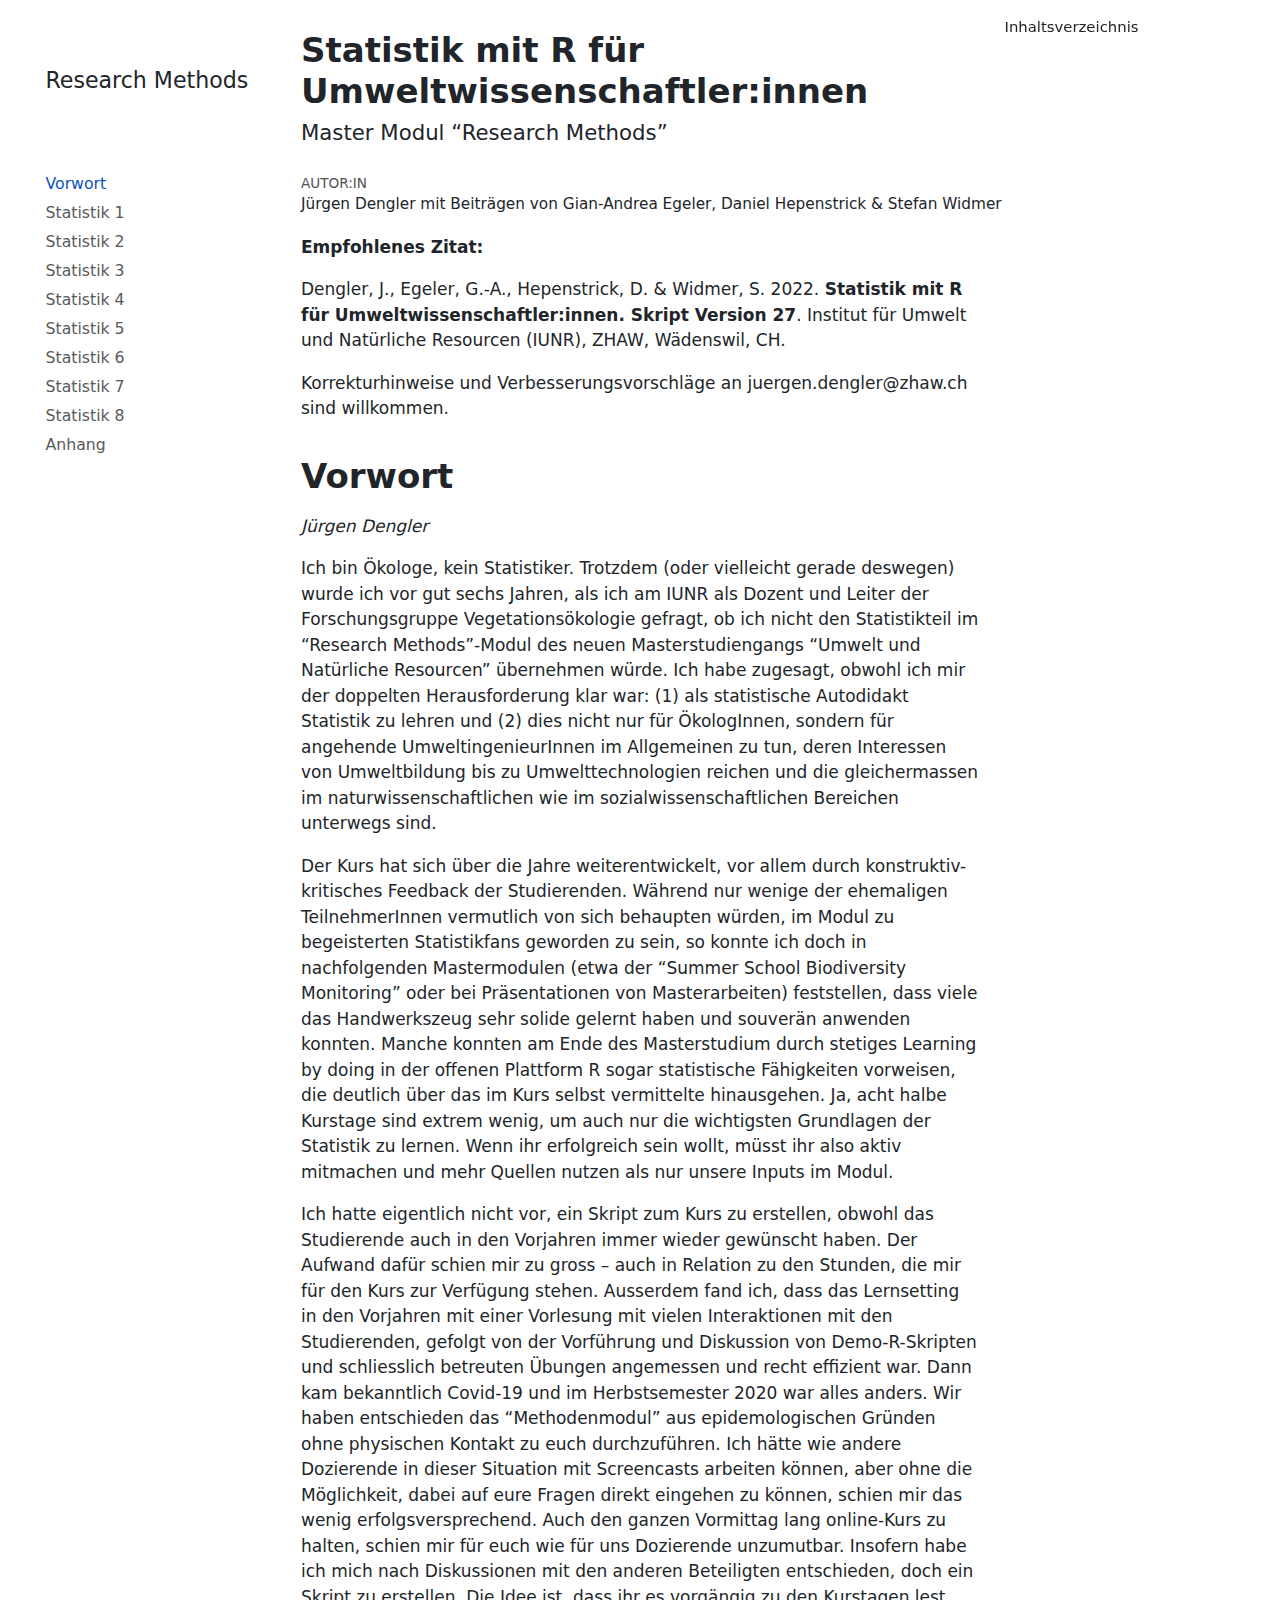
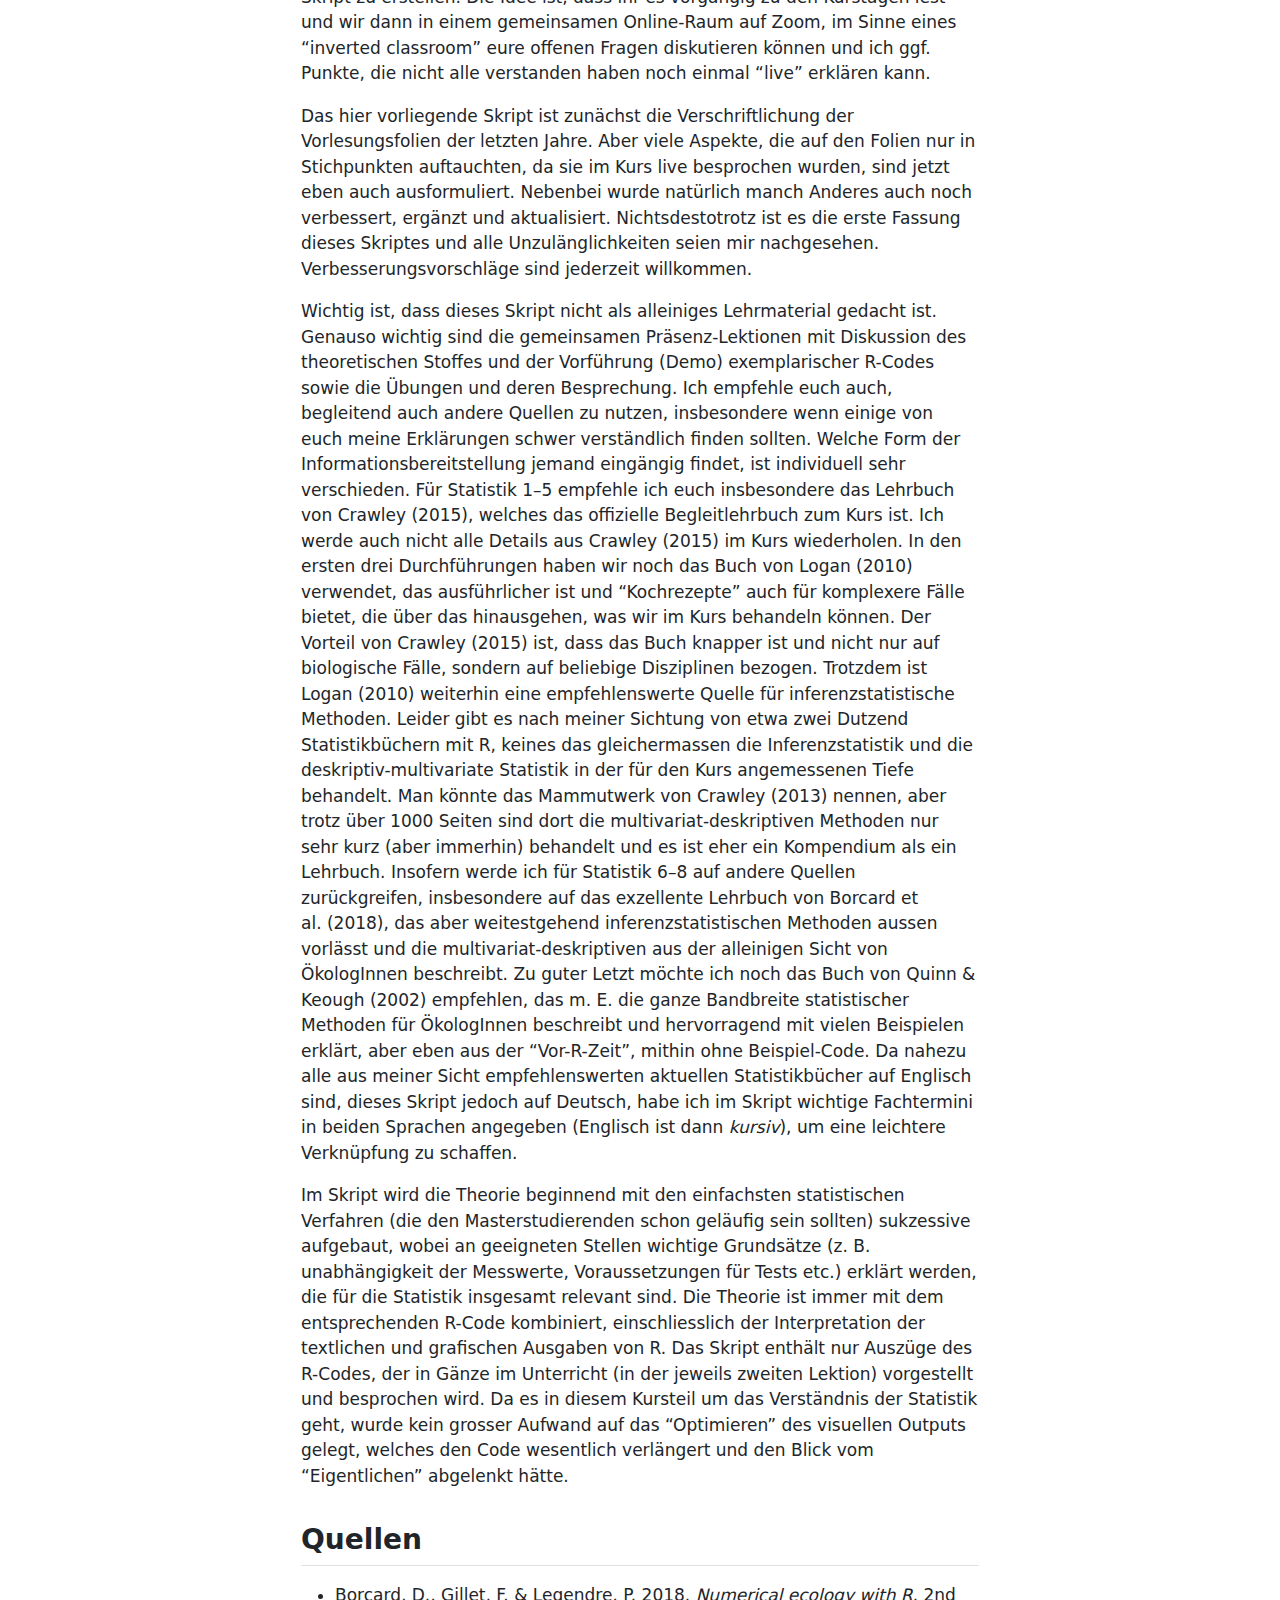
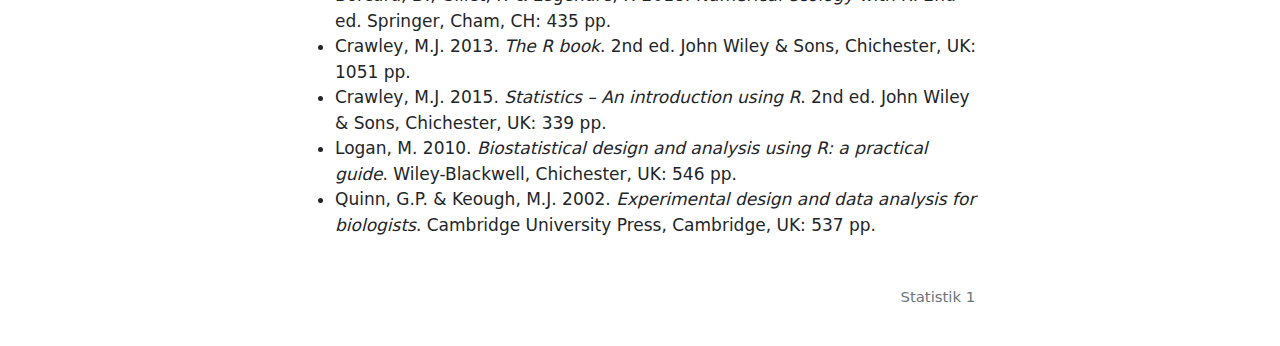
==== index.html @ 4bdfd428 "Built site for gh-pages" ====
<!DOCTYPE html>
<html xmlns="http://www.w3.org/1999/xhtml" lang="de" xml:lang="de"><head>

<meta charset="utf-8">
<meta name="generator" content="quarto-1.4.513">

<meta name="viewport" content="width=device-width, initial-scale=1.0, user-scalable=yes">

<meta name="author" content="Jürgen Dengler mit Beiträgen von Gian-Andrea Egeler, Daniel Hepenstrick &amp; Stefan Widmer">

<title>Statistik mit R für Umweltwissenschaftler:innen</title>
<style>
code{white-space: pre-wrap;}
span.smallcaps{font-variant: small-caps;}
div.columns{display: flex; gap: min(4vw, 1.5em);}
div.column{flex: auto; overflow-x: auto;}
div.hanging-indent{margin-left: 1.5em; text-indent: -1.5em;}
ul.task-list{list-style: none;}
ul.task-list li input[type="checkbox"] {
  width: 0.8em;
  margin: 0 0.8em 0.2em -1em; /* quarto-specific, see https://github.com/quarto-dev/quarto-cli/issues/4556 */ 
  vertical-align: middle;
}
</style>


<script src="site_libs/quarto-nav/quarto-nav.js"></script>
<script src="site_libs/quarto-nav/headroom.min.js"></script>
<script src="site_libs/clipboard/clipboard.min.js"></script>
<script src="site_libs/quarto-search/autocomplete.umd.js"></script>
<script src="site_libs/quarto-search/fuse.min.js"></script>
<script src="site_libs/quarto-search/quarto-search.js"></script>
<meta name="quarto:offset" content="./">
<link href="./Statistik_1.html" rel="next">
<script src="site_libs/quarto-html/quarto.js"></script>
<script src="site_libs/quarto-html/popper.min.js"></script>
<script src="site_libs/quarto-html/tippy.umd.min.js"></script>
<script src="site_libs/quarto-html/anchor.min.js"></script>
<link href="site_libs/quarto-html/tippy.css" rel="stylesheet">
<link href="site_libs/quarto-html/quarto-syntax-highlighting.css" rel="stylesheet" id="quarto-text-highlighting-styles">
<script src="site_libs/bootstrap/bootstrap.min.js"></script>
<link href="site_libs/bootstrap/bootstrap-icons.css" rel="stylesheet">
<link href="site_libs/bootstrap/bootstrap.min.css" rel="stylesheet" id="quarto-bootstrap" data-mode="light">
<script id="quarto-search-options" type="application/json">{
  "location": "sidebar",
  "copy-button": false,
  "collapse-after": 3,
  "panel-placement": "start",
  "type": "textbox",
  "limit": 50,
  "keyboard-shortcut": [
    "f",
    "/",
    "s"
  ],
  "show-item-context": false,
  "language": {
    "search-no-results-text": "Keine Treffer",
    "search-matching-documents-text": "Treffer",
    "search-copy-link-title": "Link in die Suche kopieren",
    "search-hide-matches-text": "Zusätzliche Treffer verbergen",
    "search-more-match-text": "weitere Treffer in diesem Dokument",
    "search-more-matches-text": "weitere Treffer in diesem Dokument",
    "search-clear-button-title": "Zurücksetzen",
    "search-detached-cancel-button-title": "Abbrechen",
    "search-submit-button-title": "Abschicken",
    "search-label": "Suchen"
  }
}</script>


<link rel="stylesheet" href="custom_styles/html/style.css">
</head>

<body class="nav-sidebar floating">

<div id="quarto-search-results"></div>
  <header id="quarto-header" class="headroom fixed-top">
  <nav class="quarto-secondary-nav">
    <div class="container-fluid d-flex">
      <button type="button" class="quarto-btn-toggle btn" data-bs-toggle="collapse" data-bs-target=".quarto-sidebar-collapse-item" aria-controls="quarto-sidebar" aria-expanded="false" aria-label="Seitenleiste umschalten" onclick="if (window.quartoToggleHeadroom) { window.quartoToggleHeadroom(); }">
        <i class="bi bi-layout-text-sidebar-reverse"></i>
      </button>
        <nav class="quarto-page-breadcrumbs" aria-label="breadcrumb"><ol class="breadcrumb"><li class="breadcrumb-item"><a href="./index.html">Vorwort</a></li></ol></nav>
        <a class="flex-grow-1" role="button" data-bs-toggle="collapse" data-bs-target=".quarto-sidebar-collapse-item" aria-controls="quarto-sidebar" aria-expanded="false" aria-label="Seitenleiste umschalten" onclick="if (window.quartoToggleHeadroom) { window.quartoToggleHeadroom(); }">      
        </a>
      <button type="button" class="btn quarto-search-button" aria-label="" onclick="window.quartoOpenSearch();">
        <i class="bi bi-search"></i>
      </button>
    </div>
  </nav>
</header>
<!-- content -->
<div id="quarto-content" class="quarto-container page-columns page-rows-contents page-layout-article">
<!-- sidebar -->
  <nav id="quarto-sidebar" class="sidebar collapse collapse-horizontal quarto-sidebar-collapse-item sidebar-navigation floating overflow-auto">
    <div class="pt-lg-2 mt-2 text-left sidebar-header sidebar-header-stacked">
      <a href="./index.html" class="sidebar-logo-link">
      <img src="./images/zhaw/zhaw_lsfm_iunr_schwarz.jpg" alt="" class="sidebar-logo py-0 d-lg-inline d-none">
      </a>
    <div class="sidebar-title mb-0 py-0">
      <a href="./">Research Methods</a> 
        <div class="sidebar-tools-main">
    <a href="https://github.com/ResearchMethods-ZHAW/Statistik" title="Source Code" class="quarto-navigation-tool px-1" aria-label="Source Code"><i class="bi bi-github"></i></a>
    <div class="dropdown">
      <a href="" title="Download" id="quarto-navigation-tool-dropdown-0" class="quarto-navigation-tool dropdown-toggle px-1" data-bs-toggle="dropdown" aria-expanded="false" aria-label="Download"><i class="bi bi-download"></i></a>
      <ul class="dropdown-menu" aria-labelledby="quarto-navigation-tool-dropdown-0">
          <li>
            <a class="dropdown-item sidebar-tools-main-item" href="./Statistik_Script.pdf">
              <i class="bi bi-bi-file-pdf pe-1"></i>
            Download PDF
            </a>
          </li>
          <li>
            <a class="dropdown-item sidebar-tools-main-item" href="./Statistik_Script.docx">
              <i class="bi bi-bi-file-word pe-1"></i>
            Download Docx
            </a>
          </li>
      </ul>
    </div>
</div>
    </div>
      </div>
        <div class="mt-2 flex-shrink-0 align-items-center">
        <div class="sidebar-search">
        <div id="quarto-search" class="" title="Suchen"></div>
        </div>
        </div>
    <div class="sidebar-menu-container"> 
    <ul class="list-unstyled mt-1">
        <li class="sidebar-item">
  <div class="sidebar-item-container"> 
  <a href="./index.html" class="sidebar-item-text sidebar-link active">
 <span class="menu-text">Vorwort</span></a>
  </div>
</li>
        <li class="sidebar-item">
  <div class="sidebar-item-container"> 
  <a href="./Statistik_1.html" class="sidebar-item-text sidebar-link"><span class="chapter-title">Statistik 1</span></a>
  </div>
</li>
        <li class="sidebar-item">
  <div class="sidebar-item-container"> 
  <a href="./Statistik_2.html" class="sidebar-item-text sidebar-link"><span class="chapter-title">Statistik 2</span></a>
  </div>
</li>
        <li class="sidebar-item">
  <div class="sidebar-item-container"> 
  <a href="./Statistik_3.html" class="sidebar-item-text sidebar-link"><span class="chapter-title">Statistik 3</span></a>
  </div>
</li>
        <li class="sidebar-item">
  <div class="sidebar-item-container"> 
  <a href="./Statistik_4.html" class="sidebar-item-text sidebar-link"><span class="chapter-title">Statistik 4</span></a>
  </div>
</li>
        <li class="sidebar-item">
  <div class="sidebar-item-container"> 
  <a href="./Statistik_5.html" class="sidebar-item-text sidebar-link"><span class="chapter-title">Statistik 5</span></a>
  </div>
</li>
        <li class="sidebar-item">
  <div class="sidebar-item-container"> 
  <a href="./Statistik_6.html" class="sidebar-item-text sidebar-link"><span class="chapter-title">Statistik 6</span></a>
  </div>
</li>
        <li class="sidebar-item">
  <div class="sidebar-item-container"> 
  <a href="./Statistik_7.html" class="sidebar-item-text sidebar-link"><span class="chapter-title">Statistik 7</span></a>
  </div>
</li>
        <li class="sidebar-item">
  <div class="sidebar-item-container"> 
  <a href="./Statistik_8.html" class="sidebar-item-text sidebar-link"><span class="chapter-title">Statistik 8</span></a>
  </div>
</li>
        <li class="sidebar-item">
  <div class="sidebar-item-container"> 
  <a href="./Anhang.html" class="sidebar-item-text sidebar-link"><span class="chapter-title">Anhang</span></a>
  </div>
</li>
    </ul>
    </div>
</nav>
<div id="quarto-sidebar-glass" class="quarto-sidebar-collapse-item" data-bs-toggle="collapse" data-bs-target=".quarto-sidebar-collapse-item"></div>
<!-- margin-sidebar -->
    <div id="quarto-margin-sidebar" class="sidebar margin-sidebar">
        <nav id="TOC" role="doc-toc" class="toc-active">
    <h2 id="toc-title">Inhaltsverzeichnis</h2>
   
  <ul class="collapse">
  <li><a href="#vorwort" id="toc-vorwort" class="nav-link active" data-scroll-target="#vorwort">Vorwort</a>
  <ul class="collapse">
  <li><a href="#quellen" id="toc-quellen" class="nav-link" data-scroll-target="#quellen">Quellen</a></li>
  </ul></li>
  </ul>
<div class="toc-actions"><ul class="collapse"><li><a href="https://github.com/ResearchMethods-ZHAW/Statistik/edit/main/index.qmd" class="toc-action"><i class="bi bi-github"></i>Seite editieren</a></li><li><a href="https://github.com/ResearchMethods-ZHAW/Statistik/issues/new" class="toc-action"><i class="bi empty"></i>Problem melden</a></li></ul></div></nav>
    </div>
<!-- main -->
<main class="content" id="quarto-document-content">

<header id="title-block-header" class="quarto-title-block default">
<div class="quarto-title">
<h1 class="title">Statistik mit R für Umweltwissenschaftler:innen</h1>
<p class="subtitle lead">Master Modul “Research Methods”</p>
</div>



<div class="quarto-title-meta">

    <div>
    <div class="quarto-title-meta-heading">Autor:in</div>
    <div class="quarto-title-meta-contents">
             <p>Jürgen Dengler mit Beiträgen von Gian-Andrea Egeler, Daniel Hepenstrick &amp; Stefan Widmer </p>
          </div>
  </div>
    
  
    
  </div>
  


</header>


<p><strong>Empfohlenes Zitat:</strong></p>
<p>Dengler, J., Egeler, G.-A., Hepenstrick, D. &amp; Widmer, S. 2022. <strong>Statistik mit R für Umweltwissenschaftler:innen. Skript Version 27</strong>. Institut für Umwelt und Natürliche Resourcen (IUNR), ZHAW, Wädenswil, CH.</p>
<p>Korrekturhinweise und Verbesserungsvorschläge an juergen.dengler@zhaw.ch sind willkommen.</p>
<section id="vorwort" class="level1 unnumbered">
<h1 class="unnumbered">Vorwort</h1>
<p><em>Jürgen Dengler</em></p>
<p>Ich bin Ökologe, kein Statistiker. Trotzdem (oder vielleicht gerade deswegen) wurde ich vor gut sechs Jahren, als ich am IUNR als Dozent und Leiter der Forschungsgruppe Vegetationsökologie gefragt, ob ich nicht den Statistikteil im “Research Methods”-Modul des neuen Masterstudiengangs “Umwelt und Natürliche Resourcen” übernehmen würde. Ich habe zugesagt, obwohl ich mir der doppelten Herausforderung klar war: (1) als statistische Autodidakt Statistik zu lehren und (2) dies nicht nur für ÖkologInnen, sondern für angehende UmweltingenieurInnen im Allgemeinen zu tun, deren Interessen von Umweltbildung bis zu Umwelttechnologien reichen und die gleichermassen im naturwissenschaftlichen wie im sozialwissenschaftlichen Bereichen unterwegs sind.</p>
<p>Der Kurs hat sich über die Jahre weiterentwickelt, vor allem durch konstruktiv-kritisches Feedback der Studierenden. Während nur wenige der ehemaligen TeilnehmerInnen vermutlich von sich behaupten würden, im Modul zu begeisterten Statistikfans geworden zu sein, so konnte ich doch in nachfolgenden Mastermodulen (etwa der “Summer School Biodiversity Monitoring” oder bei Präsentationen von Masterarbeiten) feststellen, dass viele das Handwerkszeug sehr solide gelernt haben und souverän anwenden konnten. Manche konnten am Ende des Masterstudium durch stetiges Learning by doing in der offenen Plattform R sogar statistische Fähigkeiten vorweisen, die deutlich über das im Kurs selbst vermittelte hinausgehen. Ja, acht halbe Kurstage sind extrem wenig, um auch nur die wichtigsten Grundlagen der Statistik zu lernen. Wenn ihr erfolgreich sein wollt, müsst ihr also aktiv mitmachen und mehr Quellen nutzen als nur unsere Inputs im Modul.</p>
<p>Ich hatte eigentlich nicht vor, ein Skript zum Kurs zu erstellen, obwohl das Studierende auch in den Vorjahren immer wieder gewünscht haben. Der Aufwand dafür schien mir zu gross – auch in Relation zu den Stunden, die mir für den Kurs zur Verfügung stehen. Ausserdem fand ich, dass das Lernsetting in den Vorjahren mit einer Vorlesung mit vielen Interaktionen mit den Studierenden, gefolgt von der Vorführung und Diskussion von Demo-R-Skripten und schliesslich betreuten Übungen angemessen und recht effizient war. Dann kam bekanntlich Covid-19 und im Herbstsemester 2020 war alles anders. Wir haben entschieden das “Methodenmodul” aus epidemologischen Gründen ohne physischen Kontakt zu euch durchzuführen. Ich hätte wie andere Dozierende in dieser Situation mit Screencasts arbeiten können, aber ohne die Möglichkeit, dabei auf eure Fragen direkt eingehen zu können, schien mir das wenig erfolgsversprechend. Auch den ganzen Vormittag lang online-Kurs zu halten, schien mir für euch wie für uns Dozierende unzumutbar. Insofern habe ich mich nach Diskussionen mit den anderen Beteiligten entschieden, doch ein Skript zu erstellen. Die Idee ist, dass ihr es vorgängig zu den Kurstagen lest und wir dann in einem gemeinsamen Online-Raum auf Zoom, im Sinne eines “inverted classroom” eure offenen Fragen diskutieren können und ich ggf. Punkte, die nicht alle verstanden haben noch einmal “live” erklären kann.</p>
<p>Das hier vorliegende Skript ist zunächst die Verschriftlichung der Vorlesungsfolien der letzten Jahre. Aber viele Aspekte, die auf den Folien nur in Stichpunkten auftauchten, da sie im Kurs live besprochen wurden, sind jetzt eben auch ausformuliert. Nebenbei wurde natürlich manch Anderes auch noch verbessert, ergänzt und aktualisiert. Nichtsdestotrotz ist es die erste Fassung dieses Skriptes und alle Unzulänglichkeiten seien mir nachgesehen. Verbesserungsvorschläge sind jederzeit willkommen.</p>
<p>Wichtig ist, dass dieses Skript nicht als alleiniges Lehrmaterial gedacht ist. Genauso wichtig sind die gemeinsamen Präsenz-Lektionen mit Diskussion des theoretischen Stoffes und der Vorführung (Demo) exemplarischer R-Codes sowie die Übungen und deren Besprechung. Ich empfehle euch auch, begleitend auch andere Quellen zu nutzen, insbesondere wenn einige von euch meine Erklärungen schwer verständlich finden sollten. Welche Form der Informationsbereitstellung jemand eingängig findet, ist individuell sehr verschieden. Für Statistik 1–5 empfehle ich euch insbesondere das Lehrbuch von Crawley (2015), welches das offizielle Begleitlehrbuch zum Kurs ist. Ich werde auch nicht alle Details aus Crawley (2015) im Kurs wiederholen. In den ersten drei Durchführungen haben wir noch das Buch von Logan (2010) verwendet, das ausführlicher ist und “Kochrezepte” auch für komplexere Fälle bietet, die über das hinausgehen, was wir im Kurs behandeln können. Der Vorteil von Crawley (2015) ist, dass das Buch knapper ist und nicht nur auf biologische Fälle, sondern auf beliebige Disziplinen bezogen. Trotzdem ist Logan (2010) weiterhin eine empfehlenswerte Quelle für inferenzstatistische Methoden. Leider gibt es nach meiner Sichtung von etwa zwei Dutzend Statistikbüchern mit R, keines das gleichermassen die Inferenzstatistik und die deskriptiv-multivariate Statistik in der für den Kurs angemessenen Tiefe behandelt. Man könnte das Mammutwerk von Crawley (2013) nennen, aber trotz über 1000 Seiten sind dort die multivariat-deskriptiven Methoden nur sehr kurz (aber immerhin) behandelt und es ist eher ein Kompendium als ein Lehrbuch. Insofern werde ich für Statistik 6–8 auf andere Quellen zurückgreifen, insbesondere auf das exzellente Lehrbuch von Borcard et al.&nbsp;(2018), das aber weitestgehend inferenzstatistischen Methoden aussen vorlässt und die multivariat-deskriptiven aus der alleinigen Sicht von ÖkologInnen beschreibt. Zu guter Letzt möchte ich noch das Buch von Quinn &amp; Keough (2002) empfehlen, das m.&nbsp;E. die ganze Bandbreite statistischer Methoden für ÖkologInnen beschreibt und hervorragend mit vielen Beispielen erklärt, aber eben aus der “Vor-R-Zeit”, mithin ohne Beispiel-Code. Da nahezu alle aus meiner Sicht empfehlenswerten aktuellen Statistikbücher auf Englisch sind, dieses Skript jedoch auf Deutsch, habe ich im Skript wichtige Fachtermini in beiden Sprachen angegeben (Englisch ist dann <em>kursiv</em>), um eine leichtere Verknüpfung zu schaffen.</p>
<p>Im Skript wird die Theorie beginnend mit den einfachsten statistischen Verfahren (die den Masterstudierenden schon geläufig sein sollten) sukzessive aufgebaut, wobei an geeigneten Stellen wichtige Grundsätze (z. B. unabhängigkeit der Messwerte, Voraussetzungen für Tests etc.) erklärt werden, die für die Statistik insgesamt relevant sind. Die Theorie ist immer mit dem entsprechenden R-Code kombiniert, einschliesslich der Interpretation der textlichen und grafischen Ausgaben von R. Das Skript enthält nur Auszüge des R-Codes, der in Gänze im Unterricht (in der jeweils zweiten Lektion) vorgestellt und besprochen wird. Da es in diesem Kursteil um das Verständnis der Statistik geht, wurde kein grosser Aufwand auf das “Optimieren” des visuellen Outputs gelegt, welches den Code wesentlich verlängert und den Blick vom “Eigentlichen” abgelenkt hätte.</p>
<section id="quellen" class="level2">
<h2 class="anchored" data-anchor-id="quellen">Quellen</h2>
<ul>
<li>Borcard, D., Gillet, F. &amp; Legendre, P. 2018. <em>Numerical ecology with R</em>. 2nd ed.&nbsp;Springer, Cham, CH: 435 pp.</li>
<li>Crawley, M.J. 2013. <em>The R book</em>. 2nd ed.&nbsp;John Wiley &amp; Sons, Chichester, UK: 1051 pp.</li>
<li>Crawley, M.J. 2015. <em>Statistics – An introduction using R</em>. 2nd ed.&nbsp;John Wiley &amp; Sons, Chichester, UK: 339 pp.</li>
<li>Logan, M. 2010. <em>Biostatistical design and analysis using R: a practical guide</em>. Wiley-Blackwell, Chichester, UK: 546 pp.</li>
<li>Quinn, G.P. &amp; Keough, M.J. 2002. <em>Experimental design and data analysis for biologists</em>. Cambridge University Press, Cambridge, UK: 537 pp.</li>
</ul>


</section>
</section>

</main> <!-- /main -->

<script>
    inputs = document.querySelectorAll("pre.sourceCode.r")
    inputs.forEach(function(input){input.parentElement.classList.add("input")})

    outputs = document.querySelectorAll("pre.sourceCode.default, pre.sourceCode.bash")
    outputs.forEach(function(output){output.parentElement.classList.add("output")})

</script>
<script id="quarto-html-after-body" type="application/javascript">
window.document.addEventListener("DOMContentLoaded", function (event) {
  const toggleBodyColorMode = (bsSheetEl) => {
    const mode = bsSheetEl.getAttribute("data-mode");
    const bodyEl = window.document.querySelector("body");
    if (mode === "dark") {
      bodyEl.classList.add("quarto-dark");
      bodyEl.classList.remove("quarto-light");
    } else {
      bodyEl.classList.add("quarto-light");
      bodyEl.classList.remove("quarto-dark");
    }
  }
  const toggleBodyColorPrimary = () => {
    const bsSheetEl = window.document.querySelector("link#quarto-bootstrap");
    if (bsSheetEl) {
      toggleBodyColorMode(bsSheetEl);
    }
  }
  toggleBodyColorPrimary();  
  const icon = "";
  const anchorJS = new window.AnchorJS();
  anchorJS.options = {
    placement: 'right',
    icon: icon
  };
  anchorJS.add('.anchored');
  const isCodeAnnotation = (el) => {
    for (const clz of el.classList) {
      if (clz.startsWith('code-annotation-')) {                     
        return true;
      }
    }
    return false;
  }
  const clipboard = new window.ClipboardJS('.code-copy-button', {
    text: function(trigger) {
      const codeEl = trigger.previousElementSibling.cloneNode(true);
      for (const childEl of codeEl.children) {
        if (isCodeAnnotation(childEl)) {
          childEl.remove();
        }
      }
      return codeEl.innerText;
    }
  });
  clipboard.on('success', function(e) {
    // button target
    const button = e.trigger;
    // don't keep focus
    button.blur();
    // flash "checked"
    button.classList.add('code-copy-button-checked');
    var currentTitle = button.getAttribute("title");
    button.setAttribute("title", "Kopiert");
    let tooltip;
    if (window.bootstrap) {
      button.setAttribute("data-bs-toggle", "tooltip");
      button.setAttribute("data-bs-placement", "left");
      button.setAttribute("data-bs-title", "Kopiert");
      tooltip = new bootstrap.Tooltip(button, 
        { trigger: "manual", 
          customClass: "code-copy-button-tooltip",
          offset: [0, -8]});
      tooltip.show();    
    }
    setTimeout(function() {
      if (tooltip) {
        tooltip.hide();
        button.removeAttribute("data-bs-title");
        button.removeAttribute("data-bs-toggle");
        button.removeAttribute("data-bs-placement");
      }
      button.setAttribute("title", currentTitle);
      button.classList.remove('code-copy-button-checked');
    }, 1000);
    // clear code selection
    e.clearSelection();
  });
  function tippyHover(el, contentFn, onTriggerFn, onUntriggerFn) {
    const config = {
      allowHTML: true,
      maxWidth: 500,
      delay: 100,
      arrow: false,
      appendTo: function(el) {
          return el.parentElement;
      },
      interactive: true,
      interactiveBorder: 10,
      theme: 'quarto',
      placement: 'bottom-start',
    };
    if (contentFn) {
      config.content = contentFn;
    }
    if (onTriggerFn) {
      config.onTrigger = onTriggerFn;
    }
    if (onUntriggerFn) {
      config.onUntrigger = onUntriggerFn;
    }
    window.tippy(el, config); 
  }
  const noterefs = window.document.querySelectorAll('a[role="doc-noteref"]');
  for (var i=0; i<noterefs.length; i++) {
    const ref = noterefs[i];
    tippyHover(ref, function() {
      // use id or data attribute instead here
      let href = ref.getAttribute('data-footnote-href') || ref.getAttribute('href');
      try { href = new URL(href).hash; } catch {}
      const id = href.replace(/^#\/?/, "");
      const note = window.document.getElementById(id);
      return note.innerHTML;
    });
  }
  const xrefs = window.document.querySelectorAll('a.quarto-xref');
  const processXRef = (id, note) => {
    // Strip column container classes
    const stripColumnClz = (el) => {
      el.classList.remove("page-full", "page-columns");
      if (el.children) {
        for (const child of el.children) {
          stripColumnClz(child);
        }
      }
    }
    stripColumnClz(note)
    const typesetMath = (el) => {
      if (window.MathJax) {
        // MathJax Typeset
        window.MathJax.typeset([el]);
      } else if (window.katex) {
        // KaTeX Render
        var mathElements = el.getElementsByClassName("math");
        var macros = [];
        for (var i = 0; i < mathElements.length; i++) {
          var texText = mathElements[i].firstChild;
          if (mathElements[i].tagName == "SPAN") {
            window.katex.render(texText.data, mathElements[i], {
              displayMode: mathElements[i].classList.contains('display'),
              throwOnError: false,
              macros: macros,
              fleqn: false
            });
          }
        }
      }
    }
    if (id === null || id.startsWith('sec-')) {
      // Special case sections, only their first couple elements
      const container = document.createElement("div");
      if (note.children && note.children.length > 2) {
        container.appendChild(note.children[0].cloneNode(true));
        for (let i = 1; i < note.children.length; i++) {
          const child = note.children[i];
          if (child.tagName === "P" && child.innerText === "") {
            continue;
          } else {
            container.appendChild(child.cloneNode(true));
            break;
          }
        }
        typesetMath(container);
        return container.innerHTML
      } else {
        typesetMath(note);
        return note.innerHTML;
      }
    } else {
      // Remove any anchor links if they are present
      const anchorLink = note.querySelector('a.anchorjs-link');
      if (anchorLink) {
        anchorLink.remove();
      }
      typesetMath(note);
      return note.innerHTML;
    }
  }
  for (var i=0; i<xrefs.length; i++) {
    const xref = xrefs[i];
    tippyHover(xref, undefined, function(instance) {
      instance.disable();
      let url = xref.getAttribute('href');
      let hash = undefined; 
      if (url.startsWith('#')) {
        hash = url;
      } else {
        try { hash = new URL(url).hash; } catch {}
      }
      if (hash) {
        const id = hash.replace(/^#\/?/, "");
        const note = window.document.getElementById(id);
        if (note !== null) {
          try {
            const html = processXRef(id, note.cloneNode(true));
            instance.setContent(html);
          } finally {
            instance.enable();
            instance.show();
          }
        } else {
          // See if we can fetch this
          fetch(url.split('#')[0])
          .then(res => res.text())
          .then(html => {
            const parser = new DOMParser();
            const htmlDoc = parser.parseFromString(html, "text/html");
            const note = htmlDoc.getElementById(id);
            if (note !== null) {
              const html = processXRef(id, note);
              instance.setContent(html);
            } 
          }).finally(() => {
            instance.enable();
            instance.show();
          });
        }
      } else {
        // See if we can fetch a full url (with no hash to target)
        // This is a special case and we should probably do some content thinning / targeting
        fetch(url)
        .then(res => res.text())
        .then(html => {
          const parser = new DOMParser();
          const htmlDoc = parser.parseFromString(html, "text/html");
          const note = htmlDoc.querySelector('main.content');
          if (note !== null) {
            // This should only happen for chapter cross references
            // (since there is no id in the URL)
            // remove the first header
            if (note.children.length > 0 && note.children[0].tagName === "HEADER") {
              note.children[0].remove();
            }
            const html = processXRef(null, note);
            instance.setContent(html);
          } 
        }).finally(() => {
          instance.enable();
          instance.show();
        });
      }
    }, function(instance) {
    });
  }
      let selectedAnnoteEl;
      const selectorForAnnotation = ( cell, annotation) => {
        let cellAttr = 'data-code-cell="' + cell + '"';
        let lineAttr = 'data-code-annotation="' +  annotation + '"';
        const selector = 'span[' + cellAttr + '][' + lineAttr + ']';
        return selector;
      }
      const selectCodeLines = (annoteEl) => {
        const doc = window.document;
        const targetCell = annoteEl.getAttribute("data-target-cell");
        const targetAnnotation = annoteEl.getAttribute("data-target-annotation");
        const annoteSpan = window.document.querySelector(selectorForAnnotation(targetCell, targetAnnotation));
        const lines = annoteSpan.getAttribute("data-code-lines").split(",");
        const lineIds = lines.map((line) => {
          return targetCell + "-" + line;
        })
        let top = null;
        let height = null;
        let parent = null;
        if (lineIds.length > 0) {
            //compute the position of the single el (top and bottom and make a div)
            const el = window.document.getElementById(lineIds[0]);
            top = el.offsetTop;
            height = el.offsetHeight;
            parent = el.parentElement.parentElement;
          if (lineIds.length > 1) {
            const lastEl = window.document.getElementById(lineIds[lineIds.length - 1]);
            const bottom = lastEl.offsetTop + lastEl.offsetHeight;
            height = bottom - top;
          }
          if (top !== null && height !== null && parent !== null) {
            // cook up a div (if necessary) and position it 
            let div = window.document.getElementById("code-annotation-line-highlight");
            if (div === null) {
              div = window.document.createElement("div");
              div.setAttribute("id", "code-annotation-line-highlight");
              div.style.position = 'absolute';
              parent.appendChild(div);
            }
            div.style.top = top - 2 + "px";
            div.style.height = height + 4 + "px";
            div.style.left = 0;
            let gutterDiv = window.document.getElementById("code-annotation-line-highlight-gutter");
            if (gutterDiv === null) {
              gutterDiv = window.document.createElement("div");
              gutterDiv.setAttribute("id", "code-annotation-line-highlight-gutter");
              gutterDiv.style.position = 'absolute';
              const codeCell = window.document.getElementById(targetCell);
              const gutter = codeCell.querySelector('.code-annotation-gutter');
              gutter.appendChild(gutterDiv);
            }
            gutterDiv.style.top = top - 2 + "px";
            gutterDiv.style.height = height + 4 + "px";
          }
          selectedAnnoteEl = annoteEl;
        }
      };
      const unselectCodeLines = () => {
        const elementsIds = ["code-annotation-line-highlight", "code-annotation-line-highlight-gutter"];
        elementsIds.forEach((elId) => {
          const div = window.document.getElementById(elId);
          if (div) {
            div.remove();
          }
        });
        selectedAnnoteEl = undefined;
      };
        // Handle positioning of the toggle
    window.addEventListener(
      "resize",
      throttle(() => {
        elRect = undefined;
        if (selectedAnnoteEl) {
          selectCodeLines(selectedAnnoteEl);
        }
      }, 10)
    );
    function throttle(fn, ms) {
    let throttle = false;
    let timer;
      return (...args) => {
        if(!throttle) { // first call gets through
            fn.apply(this, args);
            throttle = true;
        } else { // all the others get throttled
            if(timer) clearTimeout(timer); // cancel #2
            timer = setTimeout(() => {
              fn.apply(this, args);
              timer = throttle = false;
            }, ms);
        }
      };
    }
      // Attach click handler to the DT
      const annoteDls = window.document.querySelectorAll('dt[data-target-cell]');
      for (const annoteDlNode of annoteDls) {
        annoteDlNode.addEventListener('click', (event) => {
          const clickedEl = event.target;
          if (clickedEl !== selectedAnnoteEl) {
            unselectCodeLines();
            const activeEl = window.document.querySelector('dt[data-target-cell].code-annotation-active');
            if (activeEl) {
              activeEl.classList.remove('code-annotation-active');
            }
            selectCodeLines(clickedEl);
            clickedEl.classList.add('code-annotation-active');
          } else {
            // Unselect the line
            unselectCodeLines();
            clickedEl.classList.remove('code-annotation-active');
          }
        });
      }
  const findCites = (el) => {
    const parentEl = el.parentElement;
    if (parentEl) {
      const cites = parentEl.dataset.cites;
      if (cites) {
        return {
          el,
          cites: cites.split(' ')
        };
      } else {
        return findCites(el.parentElement)
      }
    } else {
      return undefined;
    }
  };
  var bibliorefs = window.document.querySelectorAll('a[role="doc-biblioref"]');
  for (var i=0; i<bibliorefs.length; i++) {
    const ref = bibliorefs[i];
    const citeInfo = findCites(ref);
    if (citeInfo) {
      tippyHover(citeInfo.el, function() {
        var popup = window.document.createElement('div');
        citeInfo.cites.forEach(function(cite) {
          var citeDiv = window.document.createElement('div');
          citeDiv.classList.add('hanging-indent');
          citeDiv.classList.add('csl-entry');
          var biblioDiv = window.document.getElementById('ref-' + cite);
          if (biblioDiv) {
            citeDiv.innerHTML = biblioDiv.innerHTML;
          }
          popup.appendChild(citeDiv);
        });
        return popup.innerHTML;
      });
    }
  }
});
</script>
<nav class="page-navigation">
  <div class="nav-page nav-page-previous">
  </div>
  <div class="nav-page nav-page-next">
      <a href="./Statistik_1.html" class="pagination-link" aria-label="<span class='chapter-number'>1</span>&nbsp; <span class='chapter-title'>Statistik 1</span>">
        <span class="nav-page-text"><span class="chapter-title">Statistik 1</span></span> <i class="bi bi-arrow-right-short"></i>
      </a>
  </div>
</nav>
</div> <!-- /content -->




</body></html>
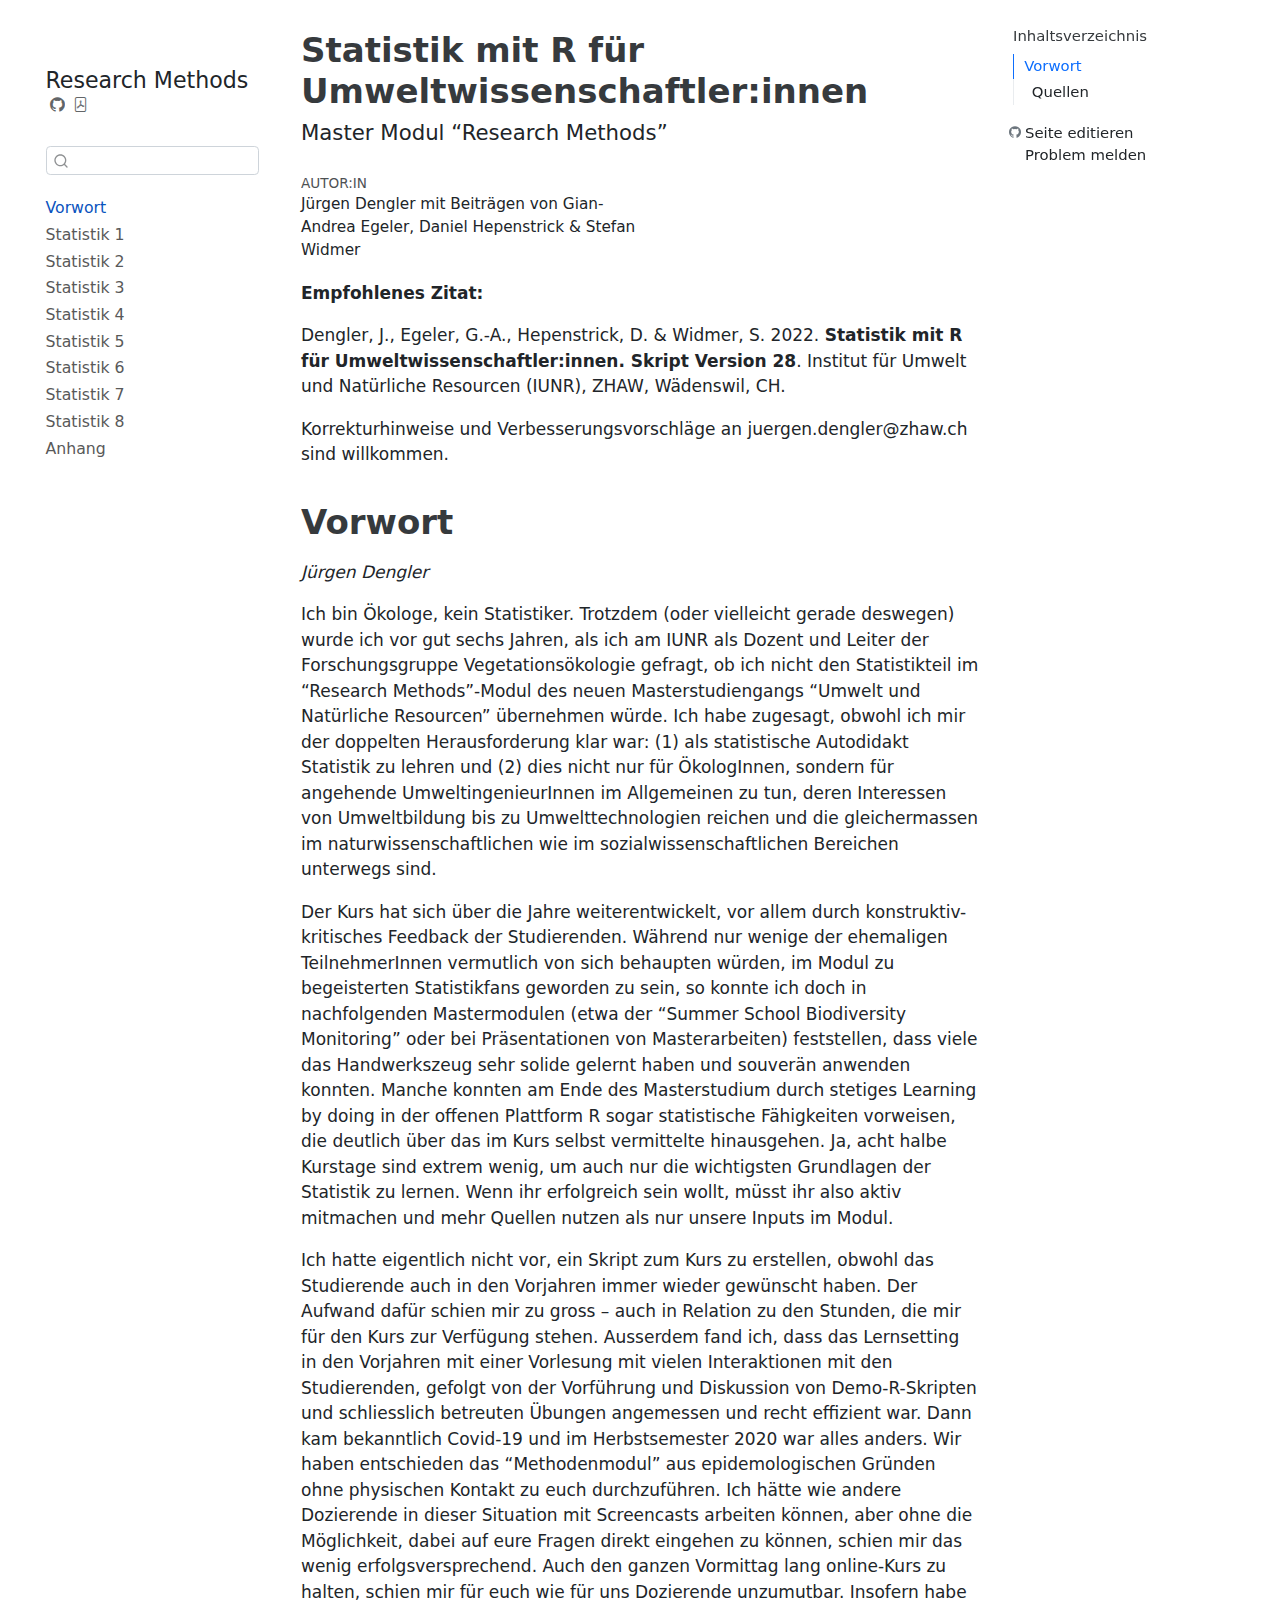
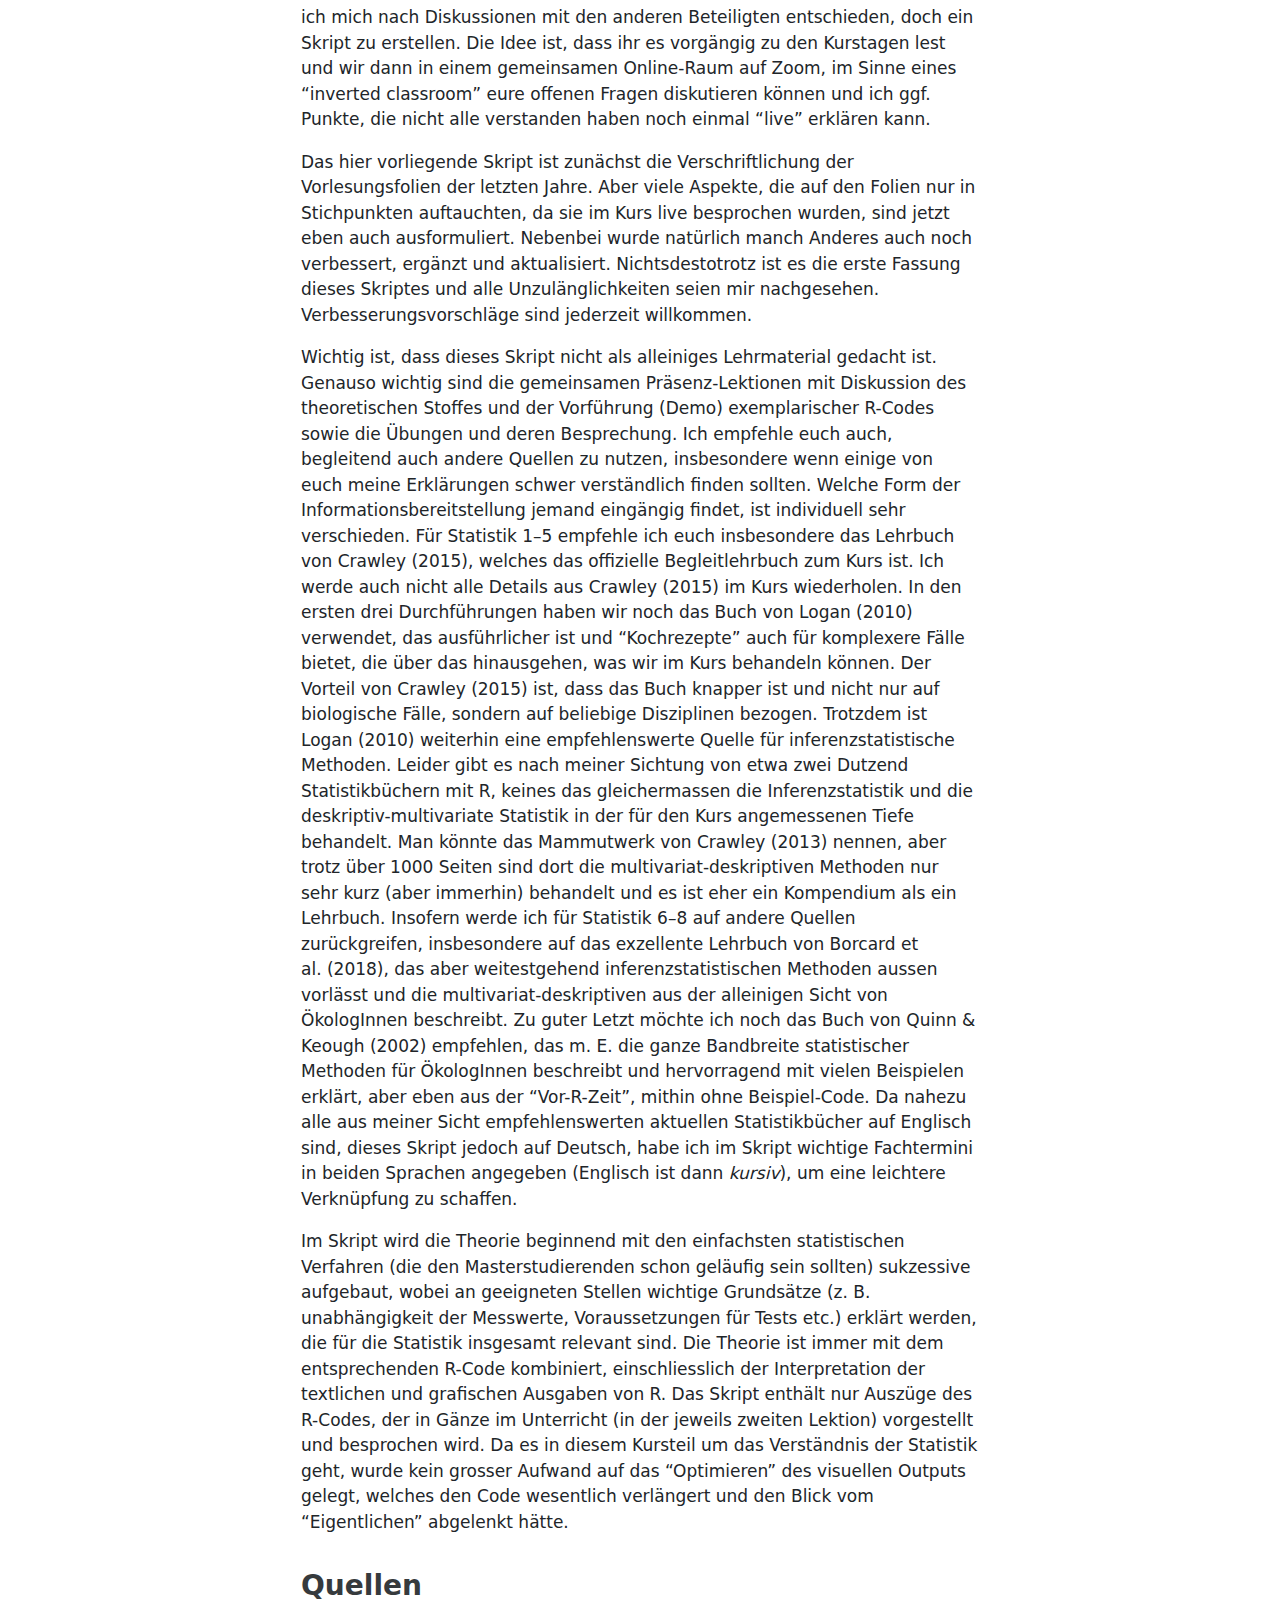
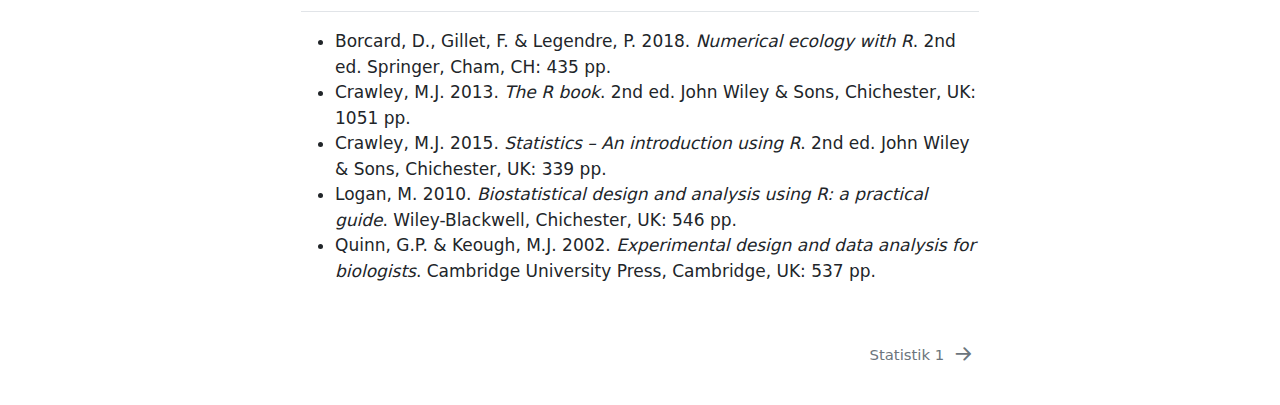
==== commit 8532d4f2: "Built site for gh-pages" ====
--- a/index.html
+++ b/index.html
@@ -2,7 +2,7 @@
 <html xmlns="http://www.w3.org/1999/xhtml" lang="de" xml:lang="de"><head>
 
 <meta charset="utf-8">
-<meta name="generator" content="quarto-1.4.513">
+<meta name="generator" content="quarto-1.3.450">
 
 <meta name="viewport" content="width=device-width, initial-scale=1.0, user-scalable=yes">
 
@@ -47,13 +47,7 @@
   "collapse-after": 3,
   "panel-placement": "start",
   "type": "textbox",
-  "limit": 50,
-  "keyboard-shortcut": [
-    "f",
-    "/",
-    "s"
-  ],
-  "show-item-context": false,
+  "limit": 20,
   "language": {
     "search-no-results-text": "Keine Treffer",
     "search-matching-documents-text": "Treffer",
@@ -78,12 +72,12 @@
   <header id="quarto-header" class="headroom fixed-top">
   <nav class="quarto-secondary-nav">
     <div class="container-fluid d-flex">
-      <button type="button" class="quarto-btn-toggle btn" data-bs-toggle="collapse" data-bs-target=".quarto-sidebar-collapse-item" aria-controls="quarto-sidebar" aria-expanded="false" aria-label="Seitenleiste umschalten" onclick="if (window.quartoToggleHeadroom) { window.quartoToggleHeadroom(); }">
+      <button type="button" class="quarto-btn-toggle btn" data-bs-toggle="collapse" data-bs-target="#quarto-sidebar,#quarto-sidebar-glass" aria-controls="quarto-sidebar" aria-expanded="false" aria-label="Seitenleiste umschalten" onclick="if (window.quartoToggleHeadroom) { window.quartoToggleHeadroom(); }">
         <i class="bi bi-layout-text-sidebar-reverse"></i>
       </button>
-        <nav class="quarto-page-breadcrumbs" aria-label="breadcrumb"><ol class="breadcrumb"><li class="breadcrumb-item"><a href="./index.html">Vorwort</a></li></ol></nav>
-        <a class="flex-grow-1" role="button" data-bs-toggle="collapse" data-bs-target=".quarto-sidebar-collapse-item" aria-controls="quarto-sidebar" aria-expanded="false" aria-label="Seitenleiste umschalten" onclick="if (window.quartoToggleHeadroom) { window.quartoToggleHeadroom(); }">      
-        </a>
+      <nav class="quarto-page-breadcrumbs" aria-label="breadcrumb"><ol class="breadcrumb"><li class="breadcrumb-item"><a href="./index.html">Vorwort</a></li></ol></nav>
+      <a class="flex-grow-1" role="button" data-bs-toggle="collapse" data-bs-target="#quarto-sidebar,#quarto-sidebar-glass" aria-controls="quarto-sidebar" aria-expanded="false" aria-label="Seitenleiste umschalten" onclick="if (window.quartoToggleHeadroom) { window.quartoToggleHeadroom(); }">      
+      </a>
       <button type="button" class="btn quarto-search-button" aria-label="" onclick="window.quartoOpenSearch();">
         <i class="bi bi-search"></i>
       </button>
@@ -93,7 +87,7 @@
 <!-- content -->
 <div id="quarto-content" class="quarto-container page-columns page-rows-contents page-layout-article">
 <!-- sidebar -->
-  <nav id="quarto-sidebar" class="sidebar collapse collapse-horizontal quarto-sidebar-collapse-item sidebar-navigation floating overflow-auto">
+  <nav id="quarto-sidebar" class="sidebar collapse collapse-horizontal sidebar-navigation floating overflow-auto">
     <div class="pt-lg-2 mt-2 text-left sidebar-header sidebar-header-stacked">
       <a href="./index.html" class="sidebar-logo-link">
       <img src="./images/zhaw/zhaw_lsfm_iunr_schwarz.jpg" alt="" class="sidebar-logo py-0 d-lg-inline d-none">
@@ -101,24 +95,8 @@
     <div class="sidebar-title mb-0 py-0">
       <a href="./">Research Methods</a> 
         <div class="sidebar-tools-main">
-    <a href="https://github.com/ResearchMethods-ZHAW/Statistik" title="Source Code" class="quarto-navigation-tool px-1" aria-label="Source Code"><i class="bi bi-github"></i></a>
-    <div class="dropdown">
-      <a href="" title="Download" id="quarto-navigation-tool-dropdown-0" class="quarto-navigation-tool dropdown-toggle px-1" data-bs-toggle="dropdown" aria-expanded="false" aria-label="Download"><i class="bi bi-download"></i></a>
-      <ul class="dropdown-menu" aria-labelledby="quarto-navigation-tool-dropdown-0">
-          <li>
-            <a class="dropdown-item sidebar-tools-main-item" href="./Statistik_Script.pdf">
-              <i class="bi bi-bi-file-pdf pe-1"></i>
-            Download PDF
-            </a>
-          </li>
-          <li>
-            <a class="dropdown-item sidebar-tools-main-item" href="./Statistik_Script.docx">
-              <i class="bi bi-bi-file-word pe-1"></i>
-            Download Docx
-            </a>
-          </li>
-      </ul>
-    </div>
+    <a href="https://github.com/ResearchMethods-ZHAW/Statistik" rel="" title="Source Code" class="quarto-navigation-tool px-1" aria-label="Source Code"><i class="bi bi-github"></i></a>
+    <a href="./Statistik_Script.pdf" rel="" title="Download PDF" class="quarto-navigation-tool px-1" aria-label="Download PDF"><i class="bi bi-file-pdf"></i></a>
 </div>
     </div>
       </div>
@@ -183,7 +161,7 @@
     </ul>
     </div>
 </nav>
-<div id="quarto-sidebar-glass" class="quarto-sidebar-collapse-item" data-bs-toggle="collapse" data-bs-target=".quarto-sidebar-collapse-item"></div>
+<div id="quarto-sidebar-glass" data-bs-toggle="collapse" data-bs-target="#quarto-sidebar,#quarto-sidebar-glass"></div>
 <!-- margin-sidebar -->
     <div id="quarto-margin-sidebar" class="sidebar margin-sidebar">
         <nav id="TOC" role="doc-toc" class="toc-active">
@@ -195,7 +173,7 @@
   <li><a href="#quellen" id="toc-quellen" class="nav-link" data-scroll-target="#quellen">Quellen</a></li>
   </ul></li>
   </ul>
-<div class="toc-actions"><ul class="collapse"><li><a href="https://github.com/ResearchMethods-ZHAW/Statistik/edit/main/index.qmd" class="toc-action"><i class="bi bi-github"></i>Seite editieren</a></li><li><a href="https://github.com/ResearchMethods-ZHAW/Statistik/issues/new" class="toc-action"><i class="bi empty"></i>Problem melden</a></li></ul></div></nav>
+<div class="toc-actions"><div><i class="bi bi-github"></i></div><div class="action-links"><p><a href="https://github.com/ResearchMethods-ZHAW/Statistik/edit/main/index.qmd" class="toc-action">Seite editieren</a></p><p><a href="https://github.com/ResearchMethods-ZHAW/Statistik/issues/new" class="toc-action">Problem melden</a></p></div></div></nav>
     </div>
 <!-- main -->
 <main class="content" id="quarto-document-content">
@@ -222,12 +200,10 @@
   </div>
   
 
-
 </header>
 
-
 <p><strong>Empfohlenes Zitat:</strong></p>
-<p>Dengler, J., Egeler, G.-A., Hepenstrick, D. &amp; Widmer, S. 2022. <strong>Statistik mit R für Umweltwissenschaftler:innen. Skript Version 27</strong>. Institut für Umwelt und Natürliche Resourcen (IUNR), ZHAW, Wädenswil, CH.</p>
+<p>Dengler, J., Egeler, G.-A., Hepenstrick, D. &amp; Widmer, S. 2022. <strong>Statistik mit R für Umweltwissenschaftler:innen. Skript Version 28</strong>. Institut für Umwelt und Natürliche Resourcen (IUNR), ZHAW, Wädenswil, CH.</p>
 <p>Korrekturhinweise und Verbesserungsvorschläge an juergen.dengler@zhaw.ch sind willkommen.</p>
 <section id="vorwort" class="level1 unnumbered">
 <h1 class="unnumbered">Vorwort</h1>
@@ -341,9 +317,10 @@
     // clear code selection
     e.clearSelection();
   });
-  function tippyHover(el, contentFn, onTriggerFn, onUntriggerFn) {
+  function tippyHover(el, contentFn) {
     const config = {
       allowHTML: true,
+      content: contentFn,
       maxWidth: 500,
       delay: 100,
       arrow: false,
@@ -353,17 +330,8 @@
       interactive: true,
       interactiveBorder: 10,
       theme: 'quarto',
-      placement: 'bottom-start',
+      placement: 'bottom-start'
     };
-    if (contentFn) {
-      config.content = contentFn;
-    }
-    if (onTriggerFn) {
-      config.onTrigger = onTriggerFn;
-    }
-    if (onUntriggerFn) {
-      config.onUntrigger = onUntriggerFn;
-    }
     window.tippy(el, config); 
   }
   const noterefs = window.document.querySelectorAll('a[role="doc-noteref"]');
@@ -376,135 +344,6 @@
       const id = href.replace(/^#\/?/, "");
       const note = window.document.getElementById(id);
       return note.innerHTML;
-    });
-  }
-  const xrefs = window.document.querySelectorAll('a.quarto-xref');
-  const processXRef = (id, note) => {
-    // Strip column container classes
-    const stripColumnClz = (el) => {
-      el.classList.remove("page-full", "page-columns");
-      if (el.children) {
-        for (const child of el.children) {
-          stripColumnClz(child);
-        }
-      }
-    }
-    stripColumnClz(note)
-    const typesetMath = (el) => {
-      if (window.MathJax) {
-        // MathJax Typeset
-        window.MathJax.typeset([el]);
-      } else if (window.katex) {
-        // KaTeX Render
-        var mathElements = el.getElementsByClassName("math");
-        var macros = [];
-        for (var i = 0; i < mathElements.length; i++) {
-          var texText = mathElements[i].firstChild;
-          if (mathElements[i].tagName == "SPAN") {
-            window.katex.render(texText.data, mathElements[i], {
-              displayMode: mathElements[i].classList.contains('display'),
-              throwOnError: false,
-              macros: macros,
-              fleqn: false
-            });
-          }
-        }
-      }
-    }
-    if (id === null || id.startsWith('sec-')) {
-      // Special case sections, only their first couple elements
-      const container = document.createElement("div");
-      if (note.children && note.children.length > 2) {
-        container.appendChild(note.children[0].cloneNode(true));
-        for (let i = 1; i < note.children.length; i++) {
-          const child = note.children[i];
-          if (child.tagName === "P" && child.innerText === "") {
-            continue;
-          } else {
-            container.appendChild(child.cloneNode(true));
-            break;
-          }
-        }
-        typesetMath(container);
-        return container.innerHTML
-      } else {
-        typesetMath(note);
-        return note.innerHTML;
-      }
-    } else {
-      // Remove any anchor links if they are present
-      const anchorLink = note.querySelector('a.anchorjs-link');
-      if (anchorLink) {
-        anchorLink.remove();
-      }
-      typesetMath(note);
-      return note.innerHTML;
-    }
-  }
-  for (var i=0; i<xrefs.length; i++) {
-    const xref = xrefs[i];
-    tippyHover(xref, undefined, function(instance) {
-      instance.disable();
-      let url = xref.getAttribute('href');
-      let hash = undefined; 
-      if (url.startsWith('#')) {
-        hash = url;
-      } else {
-        try { hash = new URL(url).hash; } catch {}
-      }
-      if (hash) {
-        const id = hash.replace(/^#\/?/, "");
-        const note = window.document.getElementById(id);
-        if (note !== null) {
-          try {
-            const html = processXRef(id, note.cloneNode(true));
-            instance.setContent(html);
-          } finally {
-            instance.enable();
-            instance.show();
-          }
-        } else {
-          // See if we can fetch this
-          fetch(url.split('#')[0])
-          .then(res => res.text())
-          .then(html => {
-            const parser = new DOMParser();
-            const htmlDoc = parser.parseFromString(html, "text/html");
-            const note = htmlDoc.getElementById(id);
-            if (note !== null) {
-              const html = processXRef(id, note);
-              instance.setContent(html);
-            } 
-          }).finally(() => {
-            instance.enable();
-            instance.show();
-          });
-        }
-      } else {
-        // See if we can fetch a full url (with no hash to target)
-        // This is a special case and we should probably do some content thinning / targeting
-        fetch(url)
-        .then(res => res.text())
-        .then(html => {
-          const parser = new DOMParser();
-          const htmlDoc = parser.parseFromString(html, "text/html");
-          const note = htmlDoc.querySelector('main.content');
-          if (note !== null) {
-            // This should only happen for chapter cross references
-            // (since there is no id in the URL)
-            // remove the first header
-            if (note.children.length > 0 && note.children[0].tagName === "HEADER") {
-              note.children[0].remove();
-            }
-            const html = processXRef(null, note);
-            instance.setContent(html);
-          } 
-        }).finally(() => {
-          instance.enable();
-          instance.show();
-        });
-      }
-    }, function(instance) {
     });
   }
       let selectedAnnoteEl;
@@ -548,7 +387,6 @@
             }
             div.style.top = top - 2 + "px";
             div.style.height = height + 4 + "px";
-            div.style.left = 0;
             let gutterDiv = window.document.getElementById("code-annotation-line-highlight-gutter");
             if (gutterDiv === null) {
               gutterDiv = window.document.createElement("div");
@@ -574,32 +412,6 @@
         });
         selectedAnnoteEl = undefined;
       };
-        // Handle positioning of the toggle
-    window.addEventListener(
-      "resize",
-      throttle(() => {
-        elRect = undefined;
-        if (selectedAnnoteEl) {
-          selectCodeLines(selectedAnnoteEl);
-        }
-      }, 10)
-    );
-    function throttle(fn, ms) {
-    let throttle = false;
-    let timer;
-      return (...args) => {
-        if(!throttle) { // first call gets through
-            fn.apply(this, args);
-            throttle = true;
-        } else { // all the others get throttled
-            if(timer) clearTimeout(timer); // cancel #2
-            timer = setTimeout(() => {
-              fn.apply(this, args);
-              timer = throttle = false;
-            }, ms);
-        }
-      };
-    }
       // Attach click handler to the DT
       const annoteDls = window.document.querySelectorAll('dt[data-target-cell]');
       for (const annoteDlNode of annoteDls) {
@@ -663,7 +475,7 @@
   <div class="nav-page nav-page-previous">
   </div>
   <div class="nav-page nav-page-next">
-      <a href="./Statistik_1.html" class="pagination-link" aria-label="<span class='chapter-number'>1</span>&nbsp; <span class='chapter-title'>Statistik 1</span>">
+      <a href="./Statistik_1.html" class="pagination-link">
         <span class="nav-page-text"><span class="chapter-title">Statistik 1</span></span> <i class="bi bi-arrow-right-short"></i>
       </a>
   </div>
@@ -672,5 +484,4 @@
 
 
 
-
 </body></html>